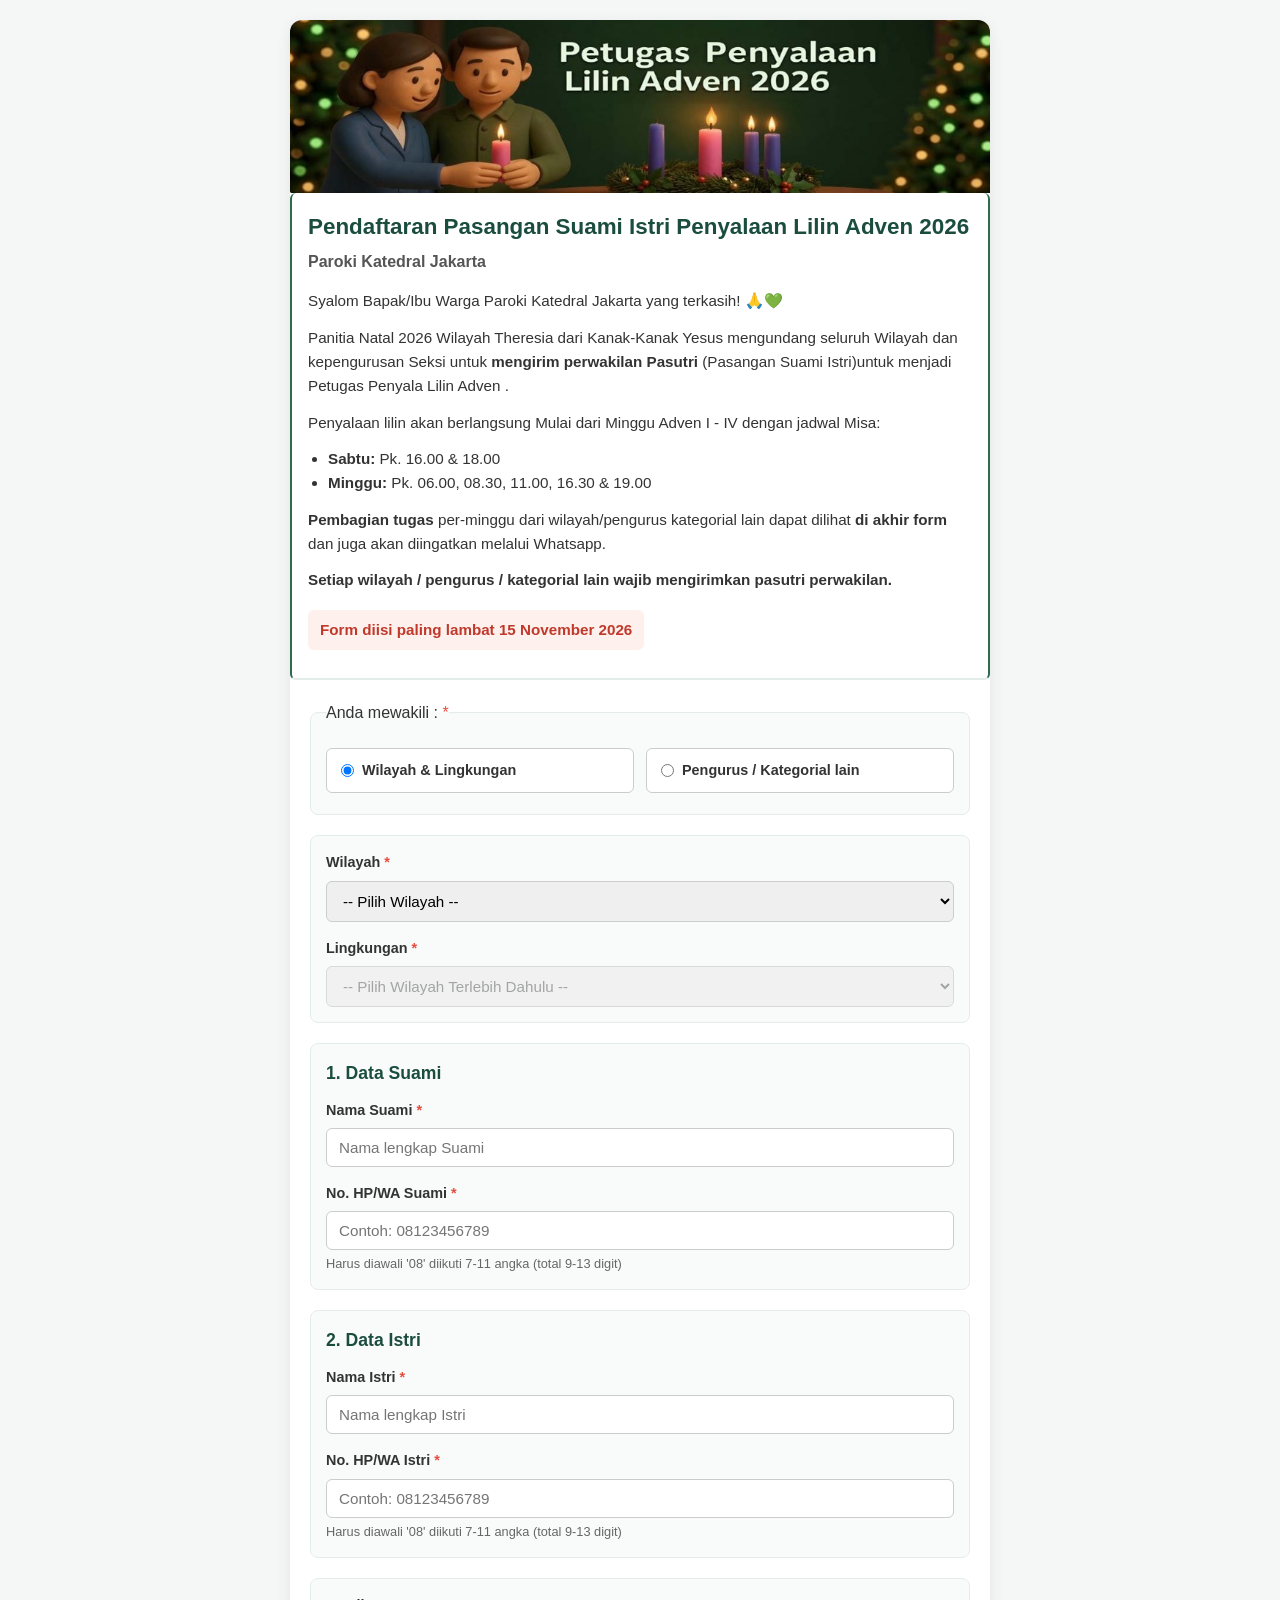
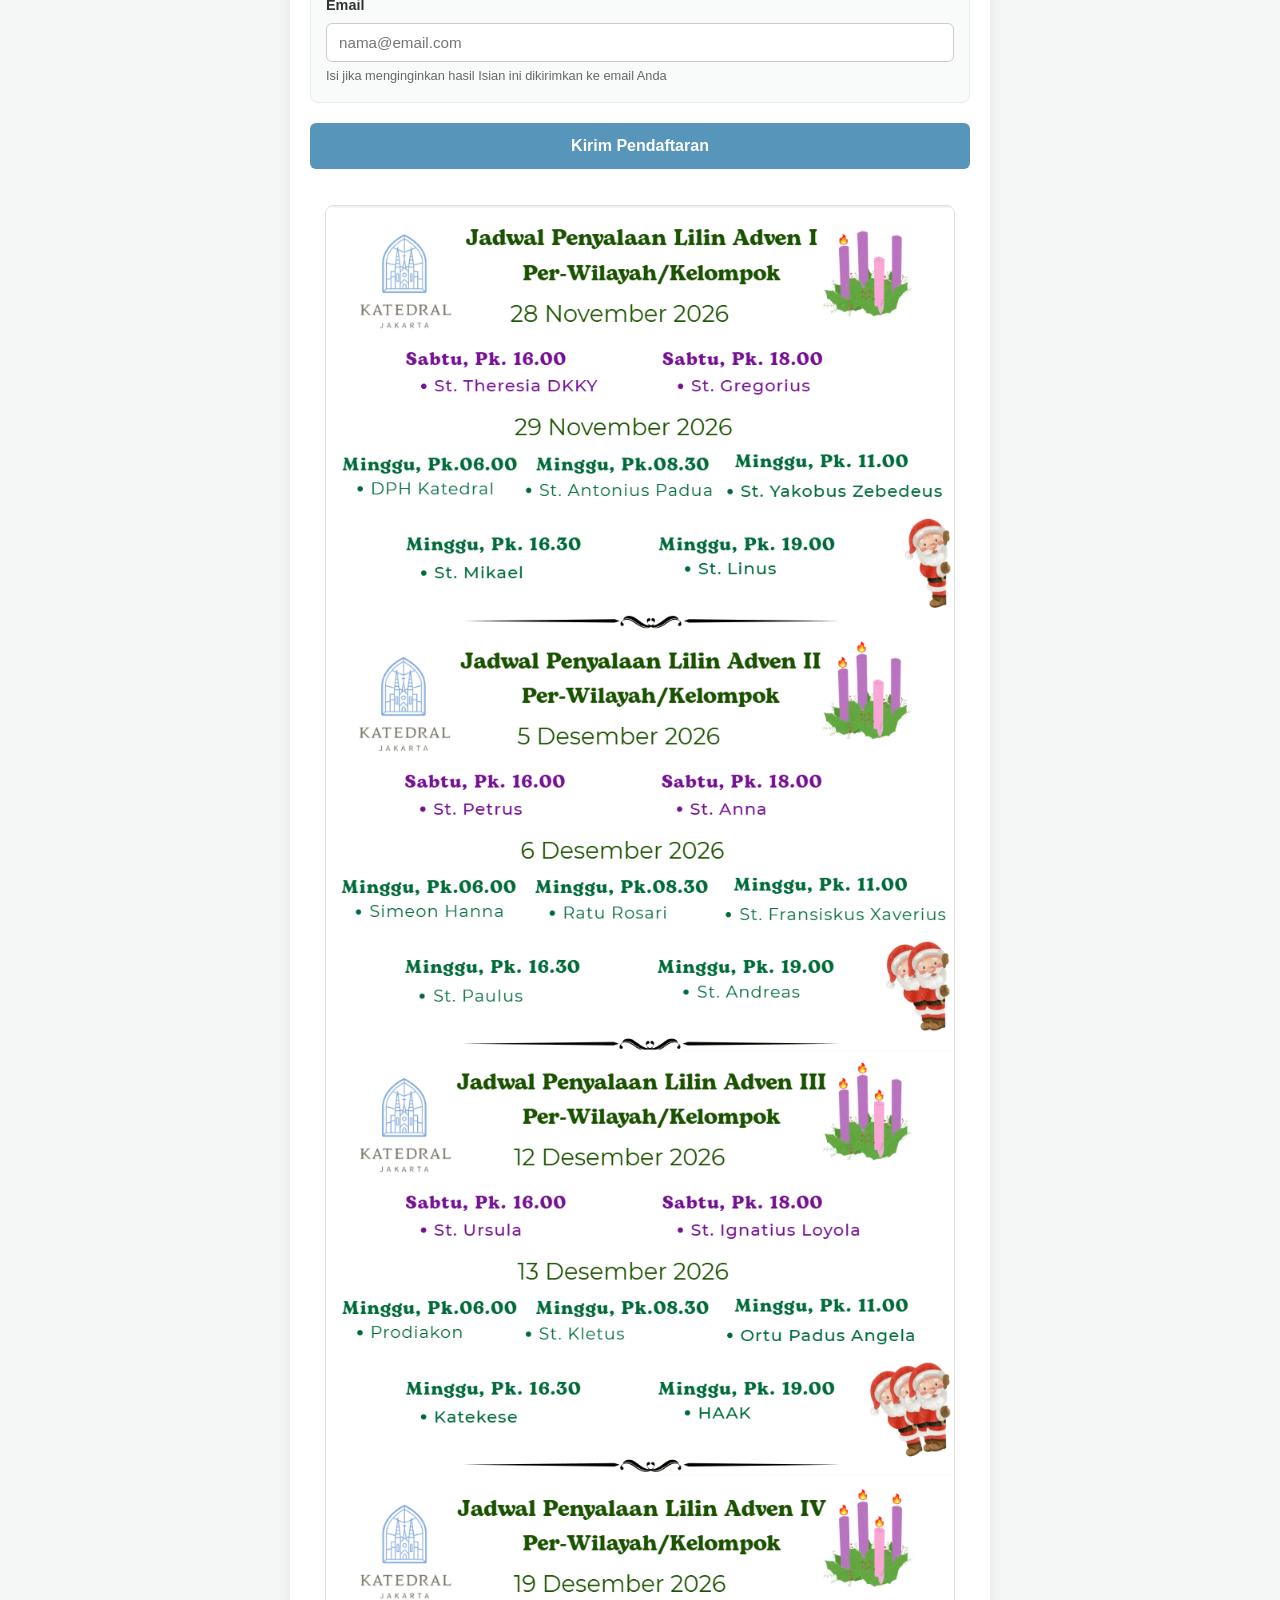
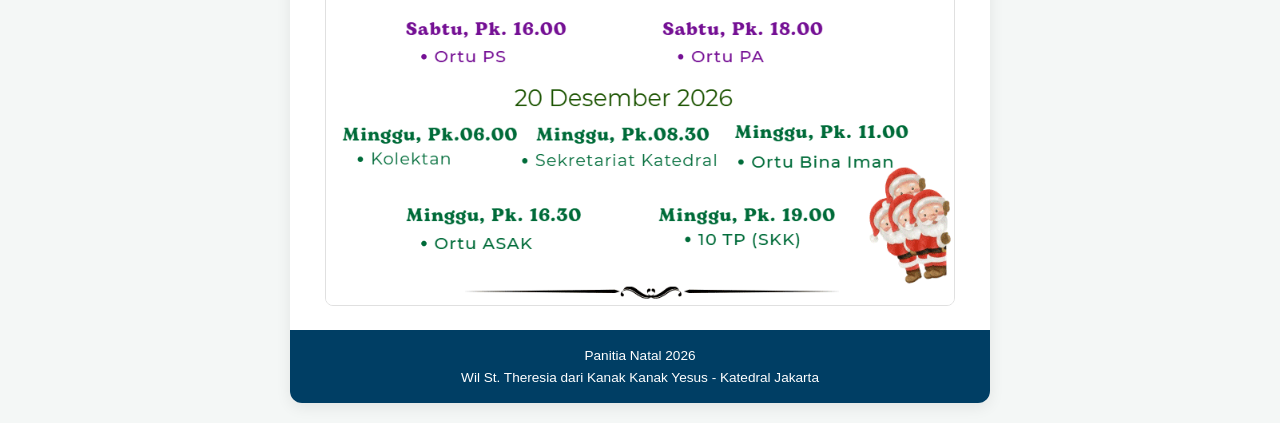
==== index.html @ 94c893d2 "tambahin jadwal" ====
<!DOCTYPE html>
<html lang="id">
<head>
  <meta charset="UTF-8">
  <meta name="viewport" content="width=device-width, initial-scale=1.0">
  <title>Pendaftaran Pasangan Suami Istri Penyalaan lilin Adven 2026 - Paroki Katedral Jakarta</title>
  <link rel="shortcut icon" href="candle.png" type="image/png">
  <link rel="stylesheet" href="style.css">
</head>
<body>

  <div class="container">
    <!-- Header Image -->
    <header class="form-header">
      <img src="penyalalilin.jpg" alt="Header Penyalaan Lilin Adven 2026" class="header-img">
    </header>

    <!-- Intro Text -->
    <section class="intro-box">
      <h2>Pendaftaran Pasangan Suami Istri Penyalaan Lilin Adven 2026</h2>
      <p class="subtitle">Paroki Katedral Jakarta</p>
      <div class="intro-content">
        <p>Syalom Bapak/Ibu Warga Paroki Katedral Jakarta yang terkasih! 🙏💚</p>
        <p>Panitia Natal 2026 Wilayah Theresia dari Kanak-Kanak Yesus mengundang seluruh Wilayah dan kepengurusan Seksi untuk <b>mengirim perwakilan Pasutri</b> (Pasangan Suami Istri)untuk menjadi Petugas Penyala Lilin Adven .</p>
        <p>Penyalaan lilin akan berlangsung Mulai dari Minggu Adven I - IV dengan jadwal Misa:</p>
        <ul>
          <li><strong>Sabtu:</strong> Pk. 16.00 & 18.00</li>
          <li><strong>Minggu:</strong> Pk. 06.00, 08.30, 11.00, 16.30 & 19.00</li>
        </ul>
        <p><b>Pembagian tugas</b> per-minggu dari wilayah/pengurus kategorial lain dapat dilihat <b>di akhir form</b> dan juga akan diingatkan melalui Whatsapp.</p>
        <p><strong>Setiap wilayah / pengurus / kategorial lain wajib mengirimkan pasutri perwakilan.</strong></p>
        <p class="deadline">Form diisi paling lambat 15 November 2026</p>
      </div>
    </section>

    <!-- Main Form -->
    <form id="advenForm" method="POST">
      <!-- Honeypot Field (Hidden from normal users) -->
      <div style="display:none;" aria-hidden="true">
        <input type="text" name="mobile_number" id="mobile_number" tabindex="-1" autocomplete="off">
      </div>

      <!-- Option Buttons: Anda Mewakili -->
      <fieldset class="form-section">
        <legend>Anda mewakili : <span class="required">*</span></legend>
        <div class="radio-group">
          <label class="radio-card">
            <input type="radio" name="jalur" value="wilayah" checked onchange="toggleJalur()">
            <span>Wilayah & Lingkungan</span>
          </label>
          <label class="radio-card">
            <input type="radio" name="jalur" value="kategorial" onchange="toggleJalur()">
            <span>Pengurus / Kategorial lain</span>
          </label>
        </div>
      </fieldset>

      <!-- Section Wilayah & Lingkungan -->
      <div id="sectionWilayah" class="form-section">
        <div class="form-group">
          <label for="wilayah">Wilayah <span class="required">*</span></label>
          <select id="wilayah" name="wilayah" onchange="onWilayahChange()" required>
            <option value="">-- Pilih Wilayah --</option>
          </select>
        </div>

        <div class="form-group">
          <label for="lingkungan">Lingkungan <span class="required">*</span></label>
          <select id="lingkungan" name="lingkungan" required disabled>
            <option value="">-- Pilih Wilayah Terlebih Dahulu --</option>
          </select>
        </div>
      </div>

      <!-- Section Pengurus / Kategorial -->
      <div id="sectionKategorial" class="form-section hidden">
        <div class="form-group">
          <label for="kategorial">Pengurus / Kategorial Lain <span class="required">*</span></label>
          <select id="kategorial" name="kategorial">
            <option value="">-- Pilih Pengurus / Kategorial --</option>
          </select>
        </div>
      </div>

      <!-- Detail Suami & Istri -->
      <div class="form-section">
        <h3>1. Data Suami</h3>
        <div class="form-group">
          <label for="nama_suami">Nama Suami <span class="required">*</span></label>
          <input type="text" id="nama_suami" name="nama_suami" required placeholder="Nama lengkap Suami">
        </div>
        <div class="form-group">
          <label for="hp_suami">No. HP/WA Suami <span class="required">*</span></label>
          <input type="tel" id="hp_suami" name="hp_suami" required pattern="^08[0-9]{7,11}$" placeholder="Contoh: 08123456789">
          <small class="hint">Harus diawali '08' diikuti 7-11 angka (total 9-13 digit)</small>
        </div>
      </div>

      <div class="form-section">
        <h3>2. Data Istri</h3>
        <div class="form-group">
          <label for="nama_istri">Nama Istri <span class="required">*</span></label>
          <input type="text" id="nama_istri" name="nama_istri" required placeholder="Nama lengkap Istri">
        </div>
        <div class="form-group">
          <label for="hp_istri">No. HP/WA Istri <span class="required">*</span></label>
          <input type="tel" id="hp_istri" name="hp_istri" required pattern="^08[0-9]{7,11}$" placeholder="Contoh: 08123456789">
          <small class="hint">Harus diawali '08' diikuti 7-11 angka (total 9-13 digit)</small>
        </div>
      </div>

      <!-- Email Optional -->
      <div class="form-section">
        <div class="form-group">
          <label for="email">Email</label>
          <input type="email" id="email" name="email" placeholder="nama@email.com">
          <small class="hint">Isi jika menginginkan hasil Isian ini dikirimkan ke email Anda</small>
        </div>
      </div>

      <button type="submit" id="btnSubmit" class="btn-submit">Kirim Pendaftaran</button>
    </form>

       <!-- Jadwal Image -->
        <img src="jadwalpenyala.png" alt="Jadwal penyalalilin" class="jadwal-img" />

    <!-- Footer -->
    <footer class="form-footer">
      <p>Panitia Natal 2026 </p>
      <p>Wil St. Theresia dari Kanak Kanak Yesus - Katedral Jakarta</p>
    </footer>
  </div>

  <!-- Modal Pop-up -->
  <div id="customModal" class="modal-overlay hidden">
    <div class="modal-card">
      <h3 id="modalTitle">Informasi</h3>
      <div id="modalBody"></div>
      <button onclick="closeModal()" class="btn-modal-close">Tutup</button>
    </div>
  </div>

  <script>
    // GANTI SCRIPT_URL DENGAN URL WEB APP GOOGLE APPS SCRIPT ANDA
    const SCRIPT_URL = "https://script.google.com/macros/s/AKfycbwFj5WOnimskfzRq2_TdqijNo0GJ_TJEKNXjfO8g4QLd6dQO--PaSs75JijH1c-hnOCJg/exec";

    let globalWilayahMap = {};

    // Fungsi Sanitasi HTML untuk mencegah XSS
    function sanitizeHTML(str) {
      if (!str) return '';
      return String(str)
        .replace(/&/g, '&amp;')
        .replace(/</g, '&lt;')
        .replace(/>/g, '&gt;')
        .replace(/"/g, '&quot;')
        .replace(/'/g, '&#39;');
    }

    // Load Data via JSONP saat halaman pertama dibuka
    window.onload = function() {
      fetchDropdownJSONP();
    };

    function fetchDropdownJSONP() {
      const script = document.createElement('script');
      script.src = `${SCRIPT_URL}?action=getDropdownData&callback=handleDropdownData`;
      document.body.appendChild(script);
    }

    function handleDropdownData(data) {
      if (data.status === 'success') {
        globalWilayahMap = data.wilayahMap;
        populateWilayahDropdown(data.wilayahMap);
        populateKategorialDropdown(data.kategorialList);
      } else {
        alert("Gagal memuat data dropdown: " + sanitizeHTML(data.message));
      }
    }

    function populateWilayahDropdown(map) {
      const select = document.getElementById('wilayah');
      select.innerHTML = '<option value="">-- Pilih Wilayah --</option>';
      for (let wilayah in map) {
        const opt = document.createElement('option');
        opt.value = wilayah;
        opt.textContent = wilayah;
        select.appendChild(opt);
      }
    }

    function populateKategorialDropdown(list) {
      const select = document.getElementById('kategorial');
      select.innerHTML = '<option value="">-- Pilih Pengurus / Kategorial --</option>';
      list.forEach(item => {
        const opt = document.createElement('option');
        opt.value = item;
        opt.textContent = item;
        select.appendChild(opt);
      });
    }

    function onWilayahChange() {
      const selectedWilayah = document.getElementById('wilayah').value;
      const lingkunganSelect = document.getElementById('lingkungan');
      
      lingkunganSelect.innerHTML = '<option value="">-- Pilih Lingkungan --</option>';
      
      if (selectedWilayah && globalWilayahMap[selectedWilayah]) {
        lingkunganSelect.disabled = false;
        globalWilayahMap[selectedWilayah].forEach(lingk => {
          const opt = document.createElement('option');
          opt.value = lingk;
          opt.textContent = lingk;
          lingkunganSelect.appendChild(opt);
        });
      } else {
        lingkunganSelect.disabled = true;
        lingkunganSelect.innerHTML = '<option value="">-- Pilih Wilayah Terlebih Dahulu --</option>';
      }
    }

    function toggleJalur() {
      const jalur = document.querySelector('input[name="jalur"]:checked').value;
      const secWilayah = document.getElementById('sectionWilayah');
      const secKategorial = document.getElementById('sectionKategorial');

      const selectWilayah = document.getElementById('wilayah');
      const selectLingkungan = document.getElementById('lingkungan');
      const selectKategorial = document.getElementById('kategorial');

      if (jalur === 'wilayah') {
        secWilayah.classList.remove('hidden');
        secKategorial.classList.add('hidden');
        
        selectWilayah.required = true;
        selectLingkungan.required = true;
        selectKategorial.required = false;
        selectKategorial.value = "";
      } else {
        secWilayah.classList.add('hidden');
        secKategorial.classList.remove('hidden');
        
        selectWilayah.required = false;
        selectLingkungan.required = false;
        selectKategorial.required = true;
        selectWilayah.value = "";
        selectLingkungan.value = "";
        selectLingkungan.disabled = true;
      }
    }

    // Modal Control
    function showModal(title, bodyHtml) {
      document.getElementById('modalTitle').innerText = title;
      document.getElementById('modalBody').innerHTML = bodyHtml;
      document.getElementById('customModal').classList.remove('hidden');
    }

    function closeModal() {
      document.getElementById('customModal').classList.add('hidden');
    }

    // Form Submission
    document.getElementById('advenForm').addEventListener('submit', function(e) {
      e.preventDefault();

      const btnSubmit = document.getElementById('btnSubmit');
      btnSubmit.disabled = true;
      btnSubmit.innerText = "Mengirim...";

      const formData = new FormData(this);

      fetch(SCRIPT_URL, {
        method: 'POST',
        body: formData
      })
      .then(res => res.json())
      .then(res => {
        btnSubmit.disabled = false;
        btnSubmit.innerText = "Kirim Pendaftaran";

        if (res.result === 'duplicate') {
          showModal("Pendaftaran Ditolak", `<p style="color: #c0392b;">${sanitizeHTML(res.message)}</p>`);
        } else if (res.result === 'busy') {
          showModal("Server Sibuk", `<p style="color: #e67e22;">${sanitizeHTML(res.message)}</p>`);
        } else if (res.result === 'success') {
          if (res.message === 'Bot detected') {
            showModal("Terima Kasih", "<p>Pendaftaran Anda telah berhasil diproses.</p>");
            return;
          }

          const d = res.details;
          const detailHtml = `
            <div class="success-report">
              <p>🙏 <strong>Terima kasih atas pendaftarannya!</strong></p>
              <p>Data Anda telah berhasil dicatat dalam sistem.</p>
              <hr>
              <p><strong>Detail Pendaftaran:</strong></p>
              <ul>
                ${d.jalur === 'wilayah' 
                  ? `<li><strong>Wilayah:</strong> ${sanitizeHTML(d.wilayah)}</li><li><strong>Lingkungan:</strong>${sanitizeHTML(d.lingkungan)}</li>` 
                  : `<li><strong>Pengurus/Kategorial:</strong> ${sanitizeHTML(d.kategorial)}</li>`}
                <li><strong>Suami:</strong> ${sanitizeHTML(d.namaSuami)} (${sanitizeHTML(d.hpSuami)})</li>
                <li><strong>Istri:</strong> ${sanitizeHTML(d.namaIstri)} (${sanitizeHTML(d.hpIstri)})</li>
                ${d.email ? `<li><strong>Email Konfirmasi:</strong> ${sanitizeHTML(d.email)}</li>` : ''}
              </ul>
            </div>
          `;
          showModal("Pendaftaran Berhasil", detailHtml);
          document.getElementById('advenForm').reset();
          toggleJalur();
        } else {
          showModal("Gagal", `<p>Terjadi kesalahan: ${sanitizeHTML(res.message)}</p>`);
        }
      })
      .catch(err => {
        btnSubmit.disabled = false;
        btnSubmit.innerText = "Kirim Pendaftaran";
        showModal("Kesalahan Koneksi", `<p>Gagal mengirim data. Silakan periksa koneksi internet Anda.</p>`);
      });
    });
  </script>
</body>
</html>
---- style.css ----
* {
  box-sizing: border-box;
  margin: 0;
  padding: 0;
  font-family: 'Segoe UI', Tahoma, Geneva, Verdana, sans-serif;
}

body {
  background-color: #f4f7f6;
  color: #333;
  line-height: 1.6;
  padding: 20px 10px;
}

.container {
  max-width: 700px;
  margin: 0 auto;
  background: #ffffff;
  border-radius: 12px;
  overflow: hidden;
  box-shadow: 0 4px 15px rgba(0, 0, 0, 0.08);
}

/* Header Image */
.form-header {
  width: 100%;
  background-color: #1b4d3e;
}

.header-img {
  width: 100%;
  height: auto;
  display: block;
}

/* Intro Box */
.intro-box {
  //padding: 25px 20px;
  //background-color: #fcfdfc;
  border-bottom: 2px solid #e2ece9;
  border-left: 2px solid #2d6a4f;
  border-right: 2px solid #2d6a4f;
  padding: 16px;
  border-radius: 6px;
}

.intro-box h2 {
  color: #1b4d3e;
  font-size: 1.4rem;
  margin-bottom: 4px;
}

.intro-box .subtitle {
  color: #555;
  font-weight: 600;
  margin-bottom: 15px;
}

.intro-content p, .intro-content ul {
  margin-bottom: 12px;
  font-size: 0.95rem;
}

.intro-content ul {
  padding-left: 20px;
}

.intro-content .deadline {
  color: #c0392b;
  font-weight: bold;
  background-color: #fdf0ed;
  padding: 8px 12px;
  border-radius: 6px;
  display: inline-block;
  margin-top: 5px;
}

/* Form Styles */
form {
  padding: 20px;
}

.form-section {
  margin-bottom: 20px;
  padding: 15px;
  background: #f9fbfb;
  border-radius: 8px;
  border: 1px solid #e5ede9;
}

.form-section h3 {
  font-size: 1.1rem;
  color: #1b4d3e;
  margin-bottom: 12px;
}

.form-group {
  margin-bottom: 15px;
}

.form-group:last-child {
  margin-bottom: 0;
}

label {
  display: block;
  font-weight: 600;
  margin-bottom: 6px;
  font-size: 0.9rem;
}

.required {
  color: #e74c3c;
}

input[type="text"],
input[type="tel"],
input[type="email"],
select {
  width: 100%;
  padding: 10px 12px;
  border: 1px solid #ccc;
  border-radius: 6px;
  font-size: 0.95rem;
  transition: border-color 0.3s ease;
}

input:focus, select:focus {
  outline: none;
  border-color: #1b4d3e;
  box-shadow: 0 0 0 2px rgba(27, 77, 62, 0.15);
}

select:disabled {
  background-color: #eee;
  cursor: not-allowed;
}

.hint {
  display: block;
  font-size: 0.8rem;
  color: #666;
  margin-top: 4px;
}

/* Radio Cards */
.radio-group {
  display: flex;
  gap: 12px;
  flex-wrap: wrap;
  margin-top: 8px;
}

.radio-card {
  flex: 1;
  min-width: 180px;
  display: flex;
  align-items: center;
  gap: 8px;
  padding: 10px 14px;
  background: #fff;
  border: 1px solid #ccc;
  border-radius: 6px;
  cursor: pointer;
  transition: background 0.2s;
}

.radio-card:hover {
  background: #f0f7f4;
}

/* Buttons */
.btn-submit {
  width: 100%;
  background-color: #5895bb;
  color: white;
  padding: 14px;
  border: none;
  border-radius: 6px;
  font-size: 1rem;
  font-weight: bold;
  cursor: pointer;
  transition: background-color 0.3s;
}

.btn-submit:hover {
  background-color: #2600cf;
}

.btn-submit:disabled {
  background-color: #95a5a6;
  cursor: not-allowed;
}

.hidden {
  display: none !important;
}

.jadwal-img {
  width: 90%;
  height: auto;
  display: block;
  border-radius: 8px;
  margin: 16px auto 24px auto;
  border: 1px solid #e0e0e0;
}

/* Footer */
.form-footer {
  text-align: center;
  padding: 15px;
  background-color: #003e64;
  color: #ffffff;
  font-size: 0.85rem;
}

/* Modal / Pop-up Styles */
.modal-overlay {
  position: fixed;
  top: 0;
  left: 0;
  width: 100%;
  height: 100%;
  background: rgba(0, 0, 0, 0.5);
  display: flex;
  align-items: center;
  justify-content: center;
  padding: 20px;
  z-index: 9999;
}

.modal-card {
  background: #fff;
  padding: 25px;
  border-radius: 10px;
  max-width: 480px;
  width: 100%;
  box-shadow: 0 5px 20px rgba(0, 0, 0, 0.2);
}

.modal-card h3 {
  margin-bottom: 12px;
  color: #1b4d3e;
}

.modal-card ul {
  margin-top: 10px;
  padding-left: 20px;
  font-size: 0.9rem;
}

.modal-card hr {
  margin: 12px 0;
  border: none;
  border-top: 1px solid #eee;
}

.btn-modal-close {
  margin-top: 20px;
  width: 100%;
  background-color: #1b4d3e;
  color: white;
  padding: 10px;
  border: none;
  border-radius: 6px;
  cursor: pointer;
  font-weight: bold;
}
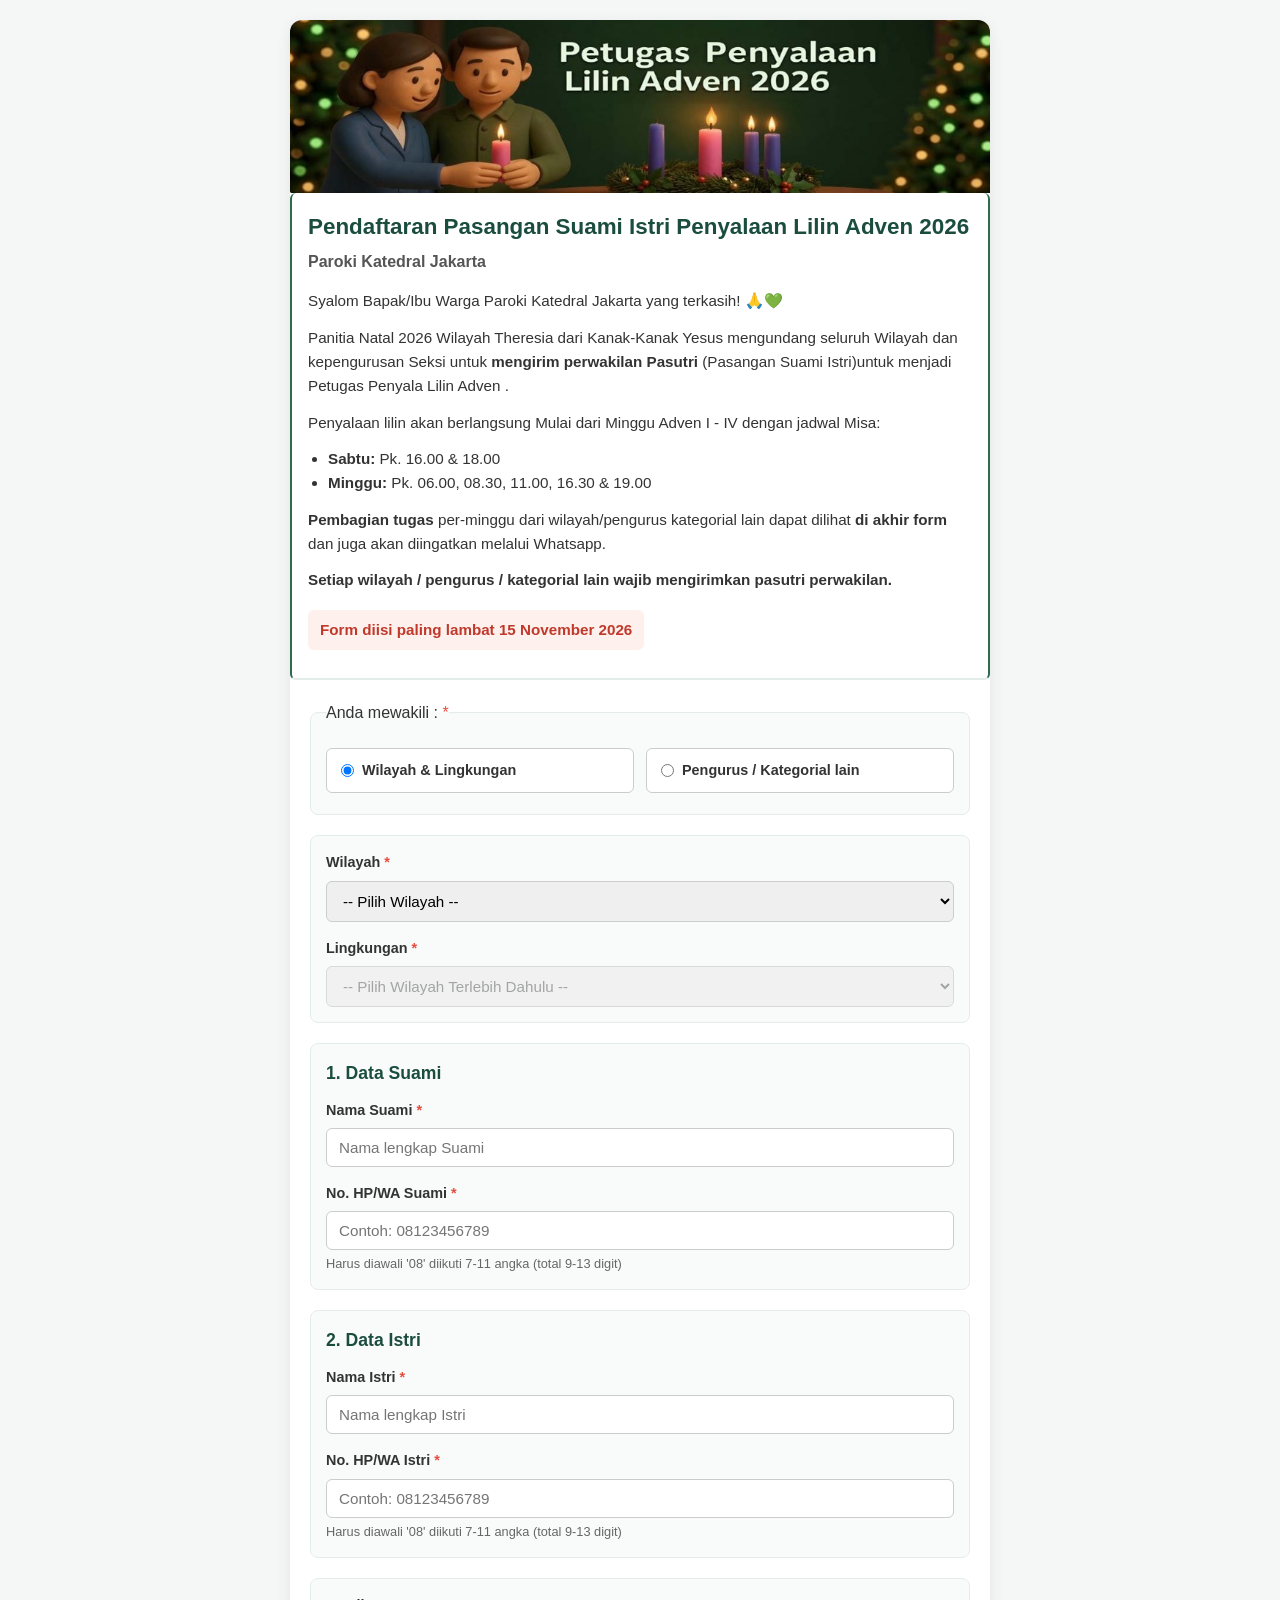
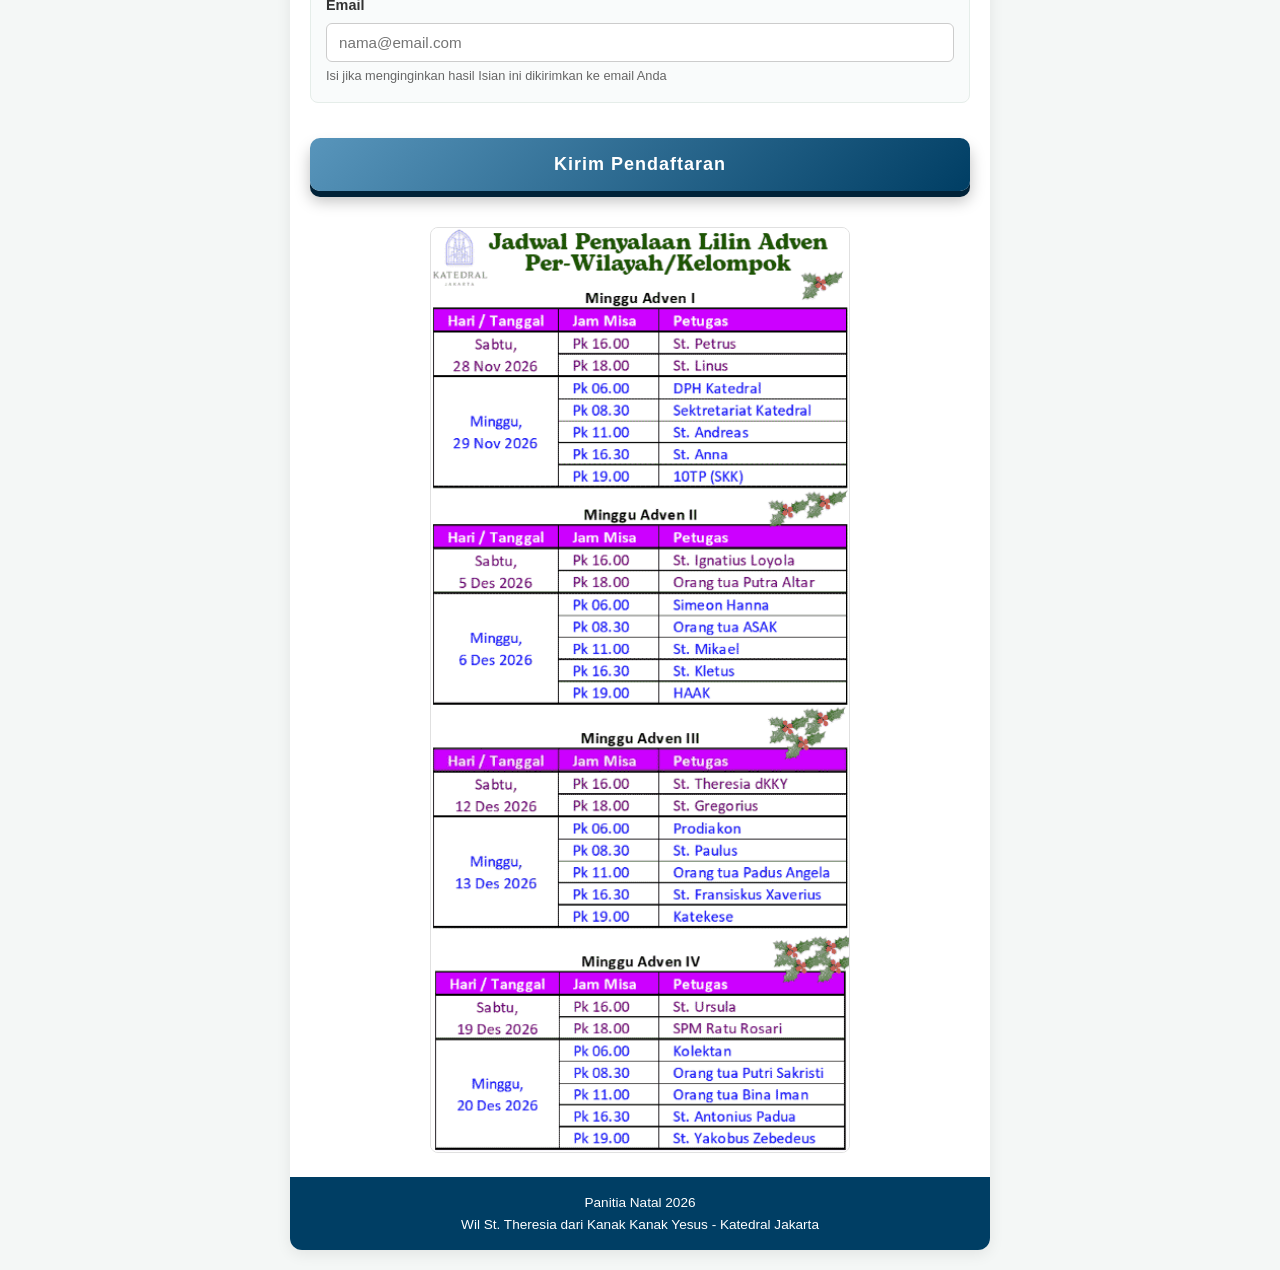
==== commit a408baf0: "Update index.html" ====
--- a/index.html
+++ b/index.html
@@ -35,7 +35,7 @@
 
     <!-- Main Form -->
     <form id="advenForm" method="POST">
-      <!-- Honeypot Field (Hidden from normal users) -->
+      <!-- Honeypot Field -->
       <div style="display:none;" aria-hidden="true">
         <input type="text" name="mobile_number" id="mobile_number" tabindex="-1" autocomplete="off">
       </div>
@@ -121,8 +121,8 @@
       <button type="submit" id="btnSubmit" class="btn-submit">Kirim Pendaftaran</button>
     </form>
 
-       <!-- Jadwal Image -->
-        <img src="jadwalpenyala.png" alt="Jadwal penyalalilin" class="jadwal-img" />
+    <!-- Jadwal Image -->
+    <img src="jadwalpenyala.png" alt="Jadwal penyalalilin" class="jadwal-img" />
 
     <!-- Footer -->
     <footer class="form-footer">
@@ -141,12 +141,10 @@
   </div>
 
   <script>
-    // GANTI SCRIPT_URL DENGAN URL WEB APP GOOGLE APPS SCRIPT ANDA
     const SCRIPT_URL = "https://script.google.com/macros/s/AKfycbwFj5WOnimskfzRq2_TdqijNo0GJ_TJEKNXjfO8g4QLd6dQO--PaSs75JijH1c-hnOCJg/exec";
 
     let globalWilayahMap = {};
 
-    // Fungsi Sanitasi HTML untuk mencegah XSS
     function sanitizeHTML(str) {
       if (!str) return '';
       return String(str)
@@ -157,7 +155,6 @@
         .replace(/'/g, '&#39;');
     }
 
-    // Load Data via JSONP saat halaman pertama dibuka
     window.onload = function() {
       fetchDropdownJSONP();
     };
@@ -250,15 +247,34 @@
       }
     }
 
-    // Modal Control
-    function showModal(title, bodyHtml) {
+    // Dynamic Modal Control
+    function showModal(title, bodyHtml, isSuccess = false) {
       document.getElementById('modalTitle').innerText = title;
       document.getElementById('modalBody').innerHTML = bodyHtml;
+      
+      const modalBtn = document.querySelector('.btn-modal-close');
+      if (isSuccess) {
+        modalBtn.innerText = "TUTUP";
+        modalBtn.onclick = closeWindow;
+      } else {
+        modalBtn.innerText = "Tutup";
+        modalBtn.onclick = closeModal;
+      }
+
       document.getElementById('customModal').classList.remove('hidden');
     }
 
     function closeModal() {
       document.getElementById('customModal').classList.add('hidden');
+    }
+
+    function closeWindow() {
+      window.close();
+      setTimeout(function () {
+        if (!window.closed) {
+          window.location.href = "about:blank";
+        }
+      }, 300);
     }
 
     // Form Submission
@@ -286,7 +302,7 @@
           showModal("Server Sibuk", `<p style="color: #e67e22;">${sanitizeHTML(res.message)}</p>`);
         } else if (res.result === 'success') {
           if (res.message === 'Bot detected') {
-            showModal("Terima Kasih", "<p>Pendaftaran Anda telah berhasil diproses.</p>");
+            showModal("Terima Kasih", "<p>Pendaftaran Anda telah berhasil diproses.</p>", true);
             return;
           }
 
@@ -299,15 +315,15 @@
               <p><strong>Detail Pendaftaran:</strong></p>
               <ul>
                 ${d.jalur === 'wilayah' 
-                  ? `<li><strong>Wilayah:</strong> ${sanitizeHTML(d.wilayah)}</li><li><strong>Lingkungan:</strong>${sanitizeHTML(d.lingkungan)}</li>` 
+                  ? `<li><strong>Wilayah:</strong> ${sanitizeHTML(d.wilayah)}</li><li><strong>Lingkungan:</strong> ${sanitizeHTML(d.lingkungan)}</li>` 
                   : `<li><strong>Pengurus/Kategorial:</strong> ${sanitizeHTML(d.kategorial)}</li>`}
-                <li><strong>Suami:</strong> ${sanitizeHTML(d.namaSuami)} (${sanitizeHTML(d.hpSuami)})</li>
-                <li><strong>Istri:</strong> ${sanitizeHTML(d.namaIstri)} (${sanitizeHTML(d.hpIstri)})</li>
+                <li><strong>Suami:</strong> ${sanitizeHTML(d.namaSuami)} (${sanitizeHTML(d.hpSuami.replace(/^'/, ''))})</li>
+                <li><strong>Istri:</strong> ${sanitizeHTML(d.namaIstri)} (${sanitizeHTML(d.hpIstri.replace(/^'/, ''))})</li>
                 ${d.email ? `<li><strong>Email Konfirmasi:</strong> ${sanitizeHTML(d.email)}</li>` : ''}
               </ul>
             </div>
           `;
-          showModal("Pendaftaran Berhasil", detailHtml);
+          showModal("Pendaftaran Berhasil", detailHtml, true);
           document.getElementById('advenForm').reset();
           toggleJalur();
         } else {
--- a/style.css
+++ b/style.css
@@ -172,32 +172,59 @@
 /* Buttons */
 .btn-submit {
   width: 100%;
-  background-color: #5895bb;
-  color: white;
-  padding: 14px;
+  background: linear-gradient(135deg, #5895bb 0%, #003e64 100%);
+  color: #ffffff;
+  padding: 16px 24px;
+  font-size: 18px;
+  font-weight: 700;
+  letter-spacing: 1px;
   border: none;
-  border-radius: 6px;
-  font-size: 1rem;
-  font-weight: bold;
+  border-radius: 10px;
   cursor: pointer;
-  transition: background-color 0.3s;
-}
-
+  margin-top: 15px;
+  position: relative;
+  
+  /* Bayangan Tebal 3D (Warna Biru Gelap) */
+  box-shadow: 0 6px 0 #002238, 
+              0 10px 15px rgba(0, 0, 0, 0.25);
+  
+  transition: all 0.15s ease-in-out;
+  transform: translateY(0);
+  outline: none;
+}
+
+/* Hover (Tombol sedikit naik) */
 .btn-submit:hover {
-  background-color: #2600cf;
-}
-
+  background: linear-gradient(135deg, #6ba7cc 0%, #004f7c 100%);
+  box-shadow: 0 8px 0 #002238, 
+              0 14px 20px rgba(0, 0, 0, 0.3);
+  transform: translateY(-2px);
+}
+
+/* Active / Klik (Efek menekan tombol fisik) */
+.btn-submit:active {
+  box-shadow: 0 2px 0 #002238, 
+              0 4px 6px rgba(0, 0, 0, 0.2);
+  transform: translateY(4px);
+}
+
+/* Non-Aktif (Disabled) */
 .btn-submit:disabled {
-  background-color: #95a5a6;
+  background: #a0c4de;
+  box-shadow: 0 4px 0 #7094ad;
+  color: #ffffff;
   cursor: not-allowed;
-}
+  transform: translateY(0);
+  opacity: 0.7;
+}
+
 
 .hidden {
   display: none !important;
 }
 
 .jadwal-img {
-  width: 90%;
+  width: 60%;
   height: auto;
   display: block;
   border-radius: 8px;
@@ -265,4 +292,4 @@
   border-radius: 6px;
   cursor: pointer;
   font-weight: bold;
-}+}
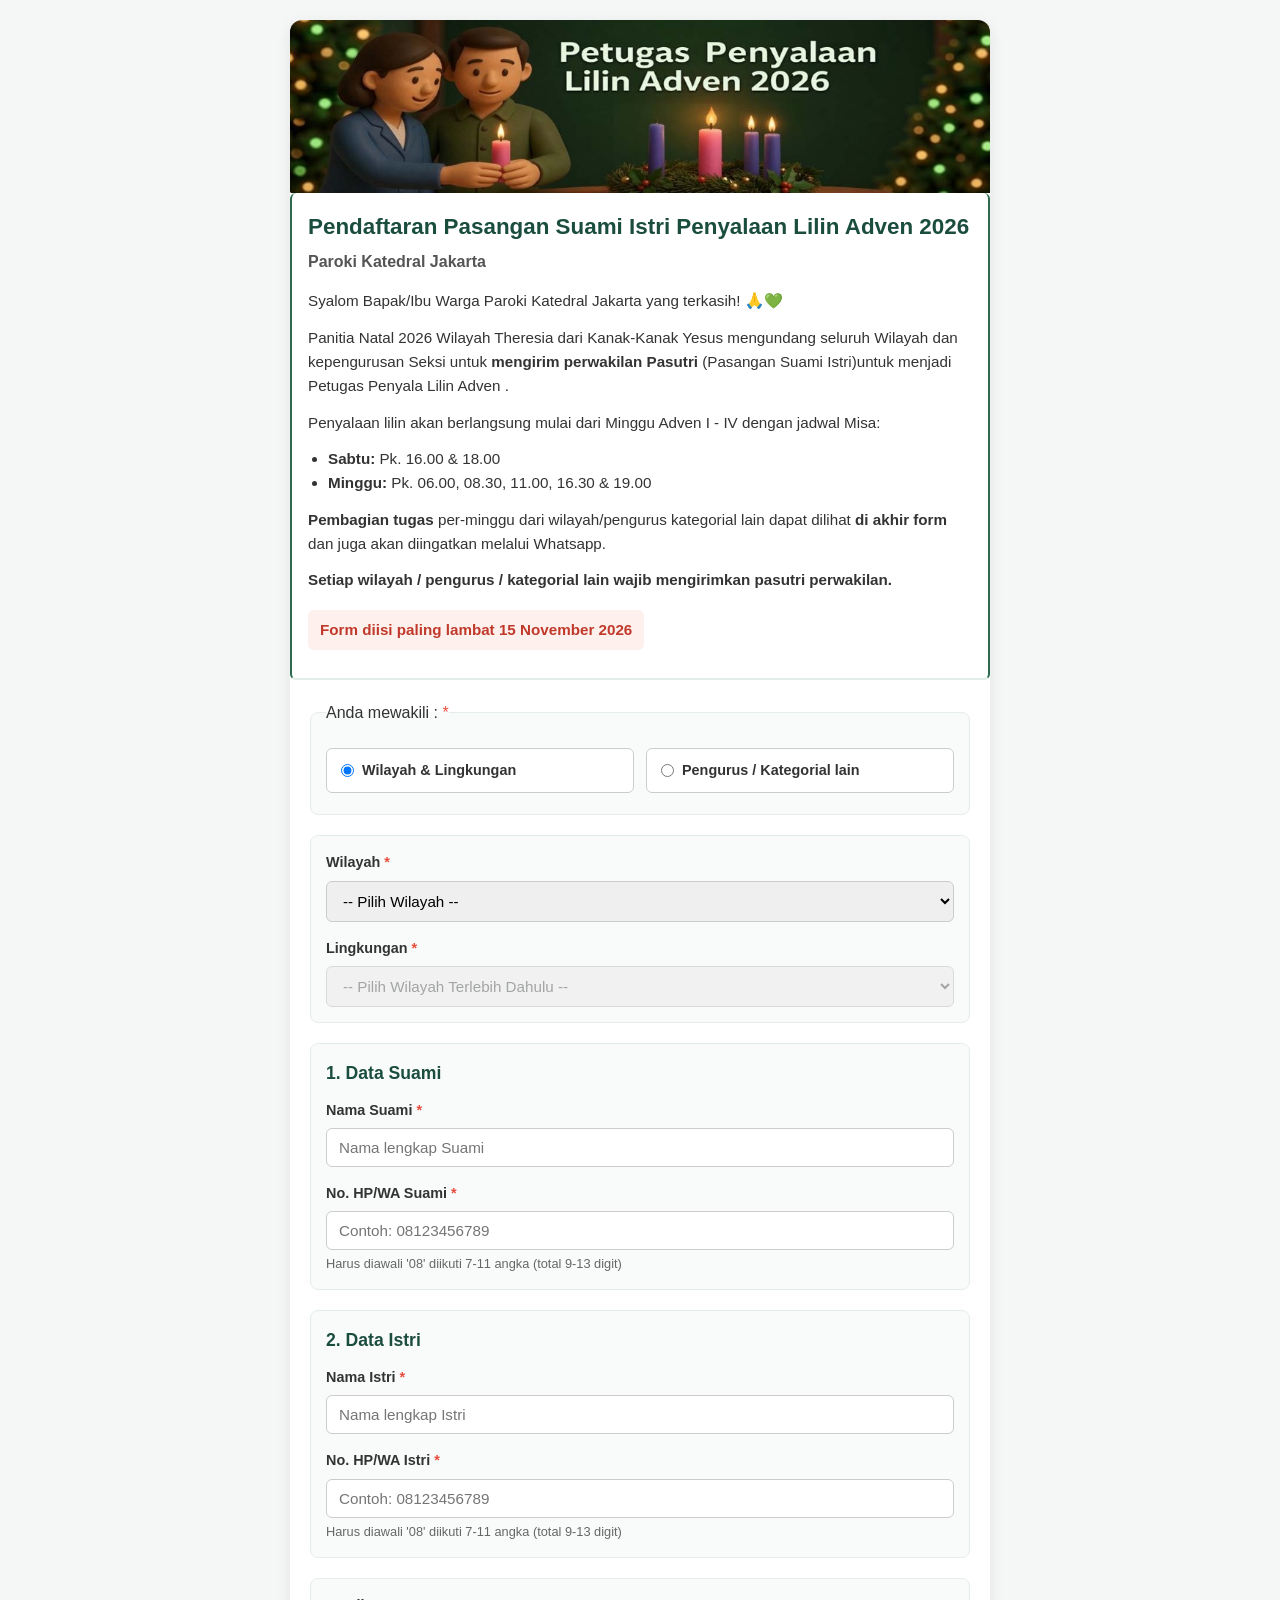
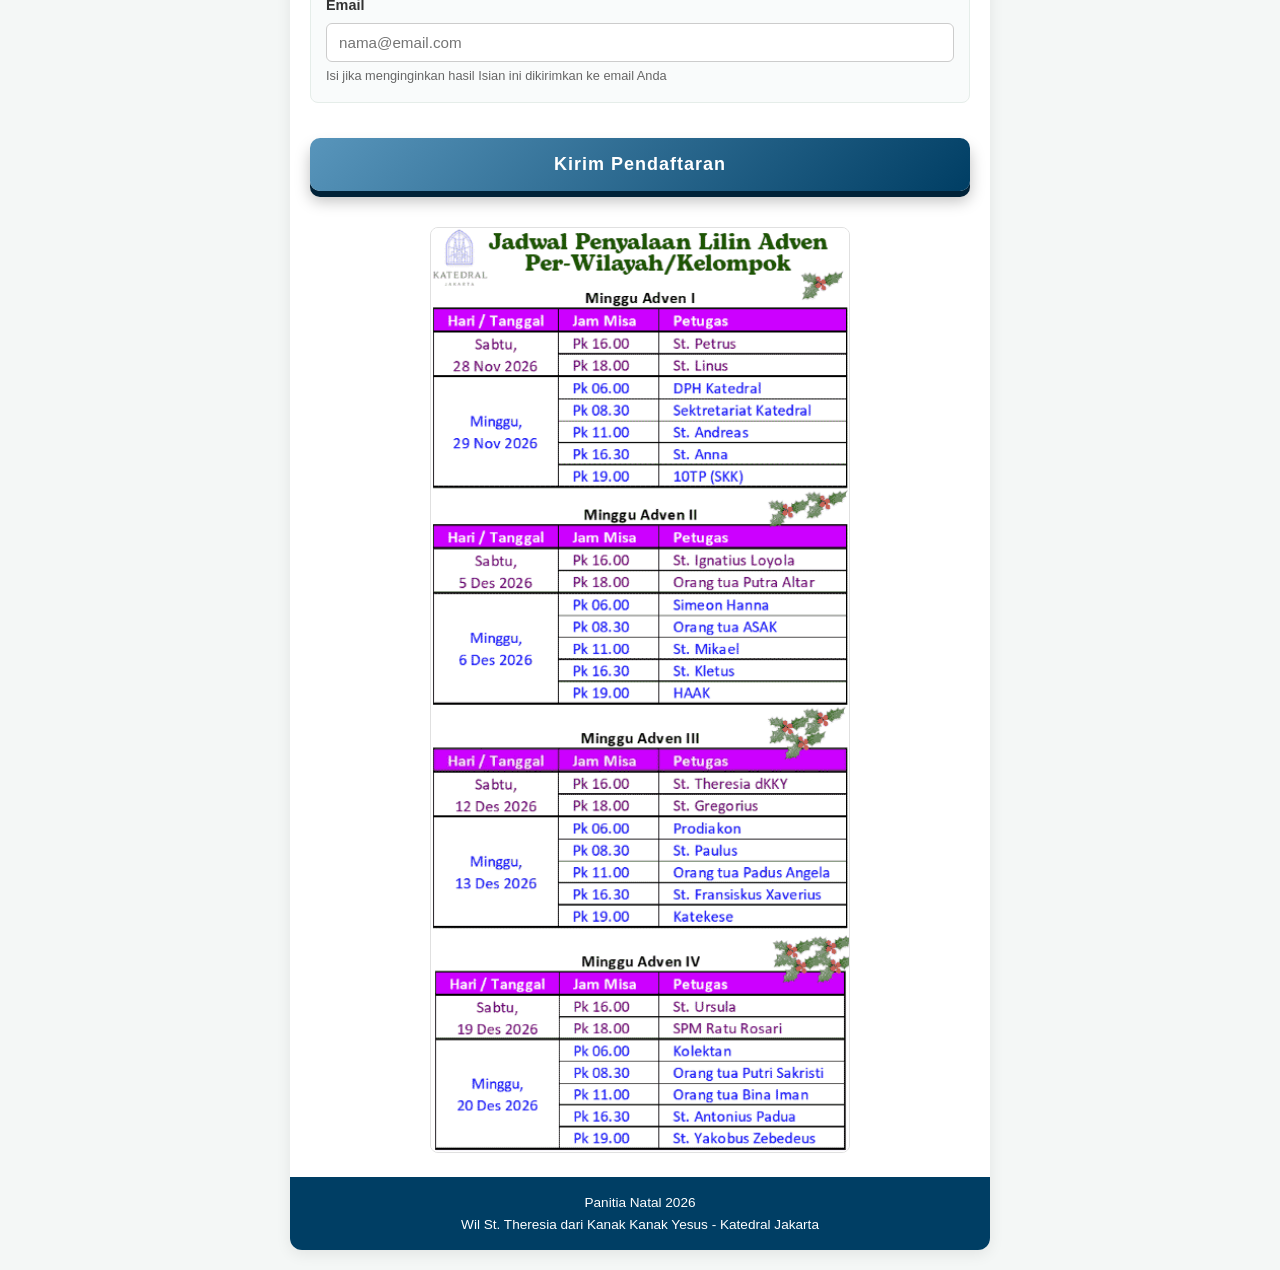
==== commit 1f33fda9: "Update index.html" ====
--- a/index.html
+++ b/index.html
@@ -22,7 +22,7 @@
       <div class="intro-content">
         <p>Syalom Bapak/Ibu Warga Paroki Katedral Jakarta yang terkasih! 🙏💚</p>
         <p>Panitia Natal 2026 Wilayah Theresia dari Kanak-Kanak Yesus mengundang seluruh Wilayah dan kepengurusan Seksi untuk <b>mengirim perwakilan Pasutri</b> (Pasangan Suami Istri)untuk menjadi Petugas Penyala Lilin Adven .</p>
-        <p>Penyalaan lilin akan berlangsung Mulai dari Minggu Adven I - IV dengan jadwal Misa:</p>
+        <p>Penyalaan lilin akan berlangsung mulai dari Minggu Adven I - IV dengan jadwal Misa:</p>
         <ul>
           <li><strong>Sabtu:</strong> Pk. 16.00 & 18.00</li>
           <li><strong>Minggu:</strong> Pk. 06.00, 08.30, 11.00, 16.30 & 19.00</li>
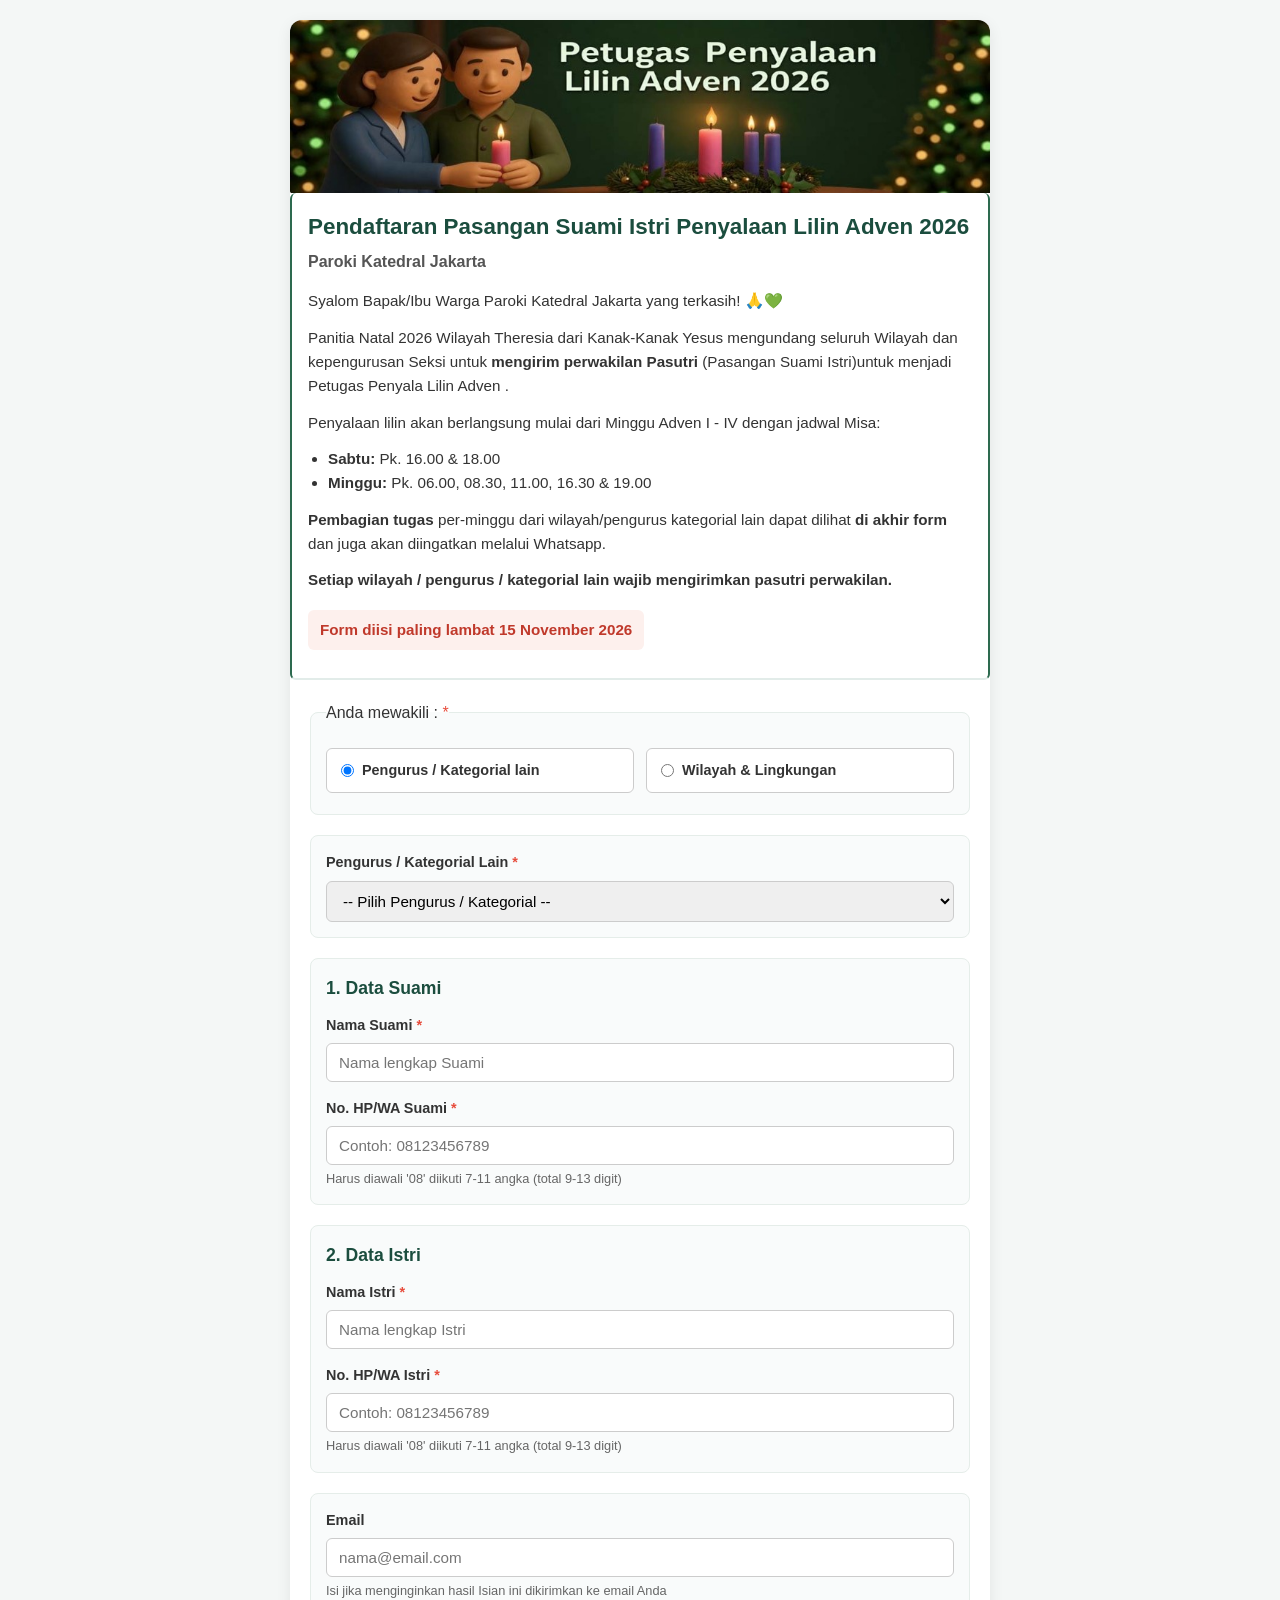
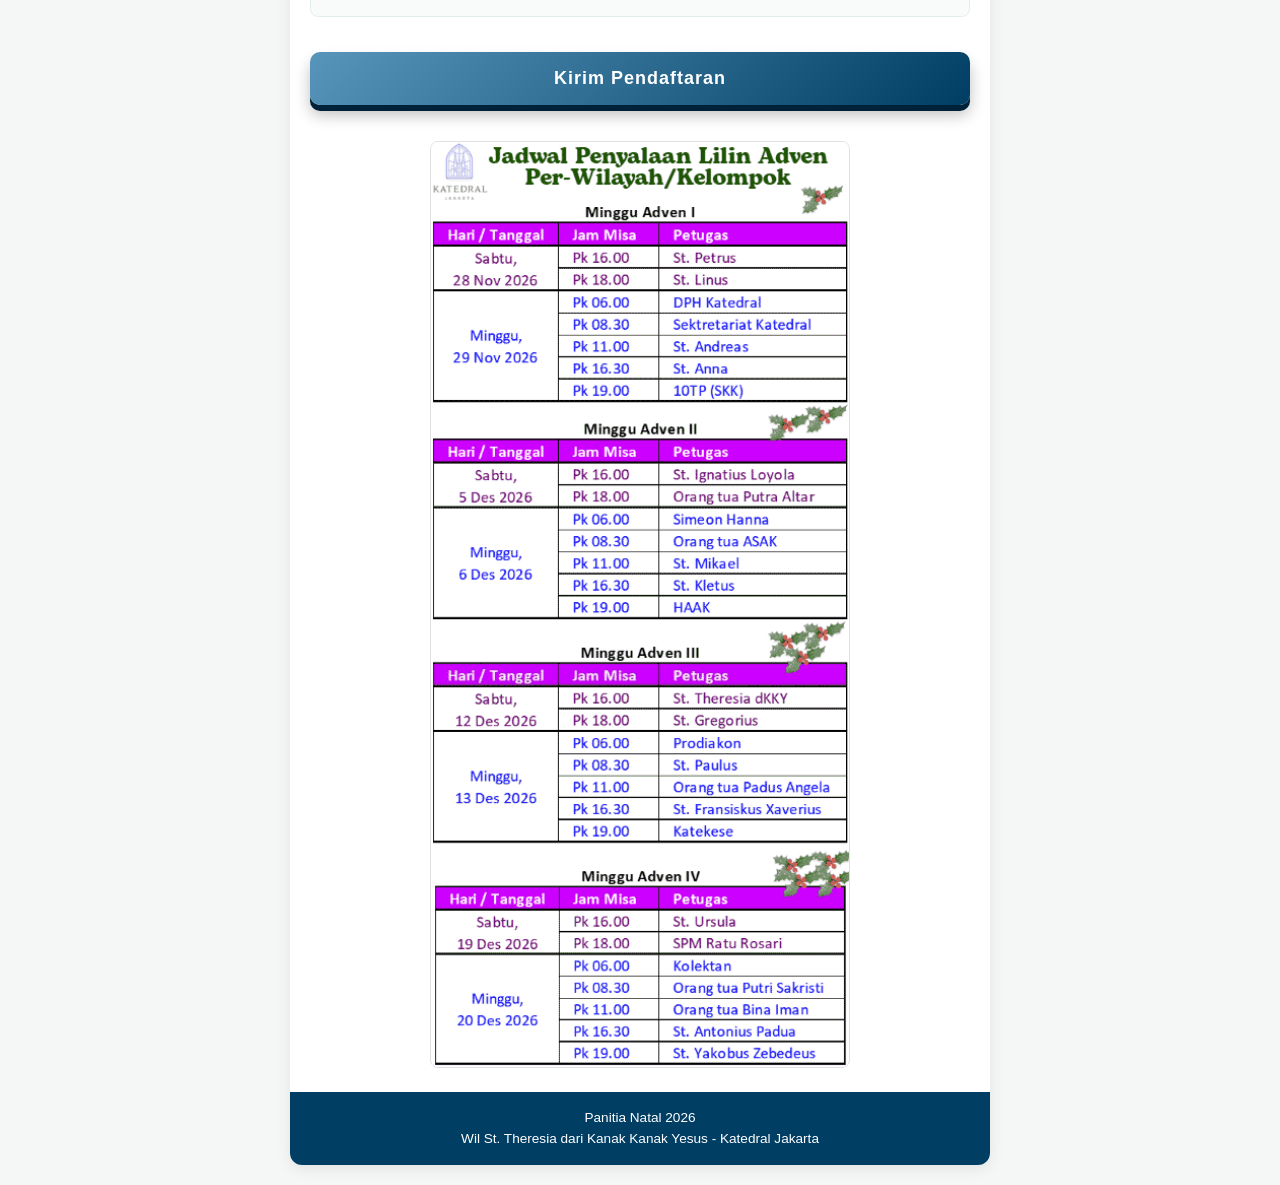
==== commit 60933d8a: "Update index.html" ====
--- a/index.html
+++ b/index.html
@@ -5,7 +5,19 @@
   <meta name="viewport" content="width=device-width, initial-scale=1.0">
   <title>Pendaftaran Pasangan Suami Istri Penyalaan lilin Adven 2026 - Paroki Katedral Jakarta</title>
   <link rel="shortcut icon" href="candle.png" type="image/png">
-  <link rel="stylesheet" href="style.css">
+  <!-- Open Graph Meta Tags untuk WhatsApp & Facebook -->
+  <meta property="og:type" content="website" />
+  <meta property="og:url" content="https://tkky.my.id/penyalalilin" />
+  <meta property="og:title" content="Pendaftaran petugas penyala lilin Adven" />
+  <meta property="og:description" content="Setiap Misa Adven dibutuhkan Pasutri untuk bertugas sebagai penyala lilin Adven" />
+  <meta property="og:image" content="https://tkky.my.id/penyalalilin/penyalalilin.jpg" />
+  <meta property="og:image:secure_url" content="https://tkky.my.id/penyalalilin/penyalalilin.jpg" />
+  <meta property="og:image:type" content="image/jpeg" />
+  <meta property="og:image:width" content="1200" />
+  <meta property="og:image:height" content="630" />
+  <meta property="fb:app_id" content="123456789" />
+  
+  <link rel="stylesheet" href="./style.css">
 </head>
 <body>
 
@@ -45,39 +57,39 @@
         <legend>Anda mewakili : <span class="required">*</span></legend>
         <div class="radio-group">
           <label class="radio-card">
-            <input type="radio" name="jalur" value="wilayah" checked onchange="toggleJalur()">
+            <input type="radio" name="jalur" value="kategorial" checked onchange="toggleJalur()">
+            <span>Pengurus / Kategorial lain</span>
+          </label>
+          <label class="radio-card">
+            <input type="radio" name="jalur" value="wilayah" onchange="toggleJalur()">
             <span>Wilayah & Lingkungan</span>
           </label>
-          <label class="radio-card">
-            <input type="radio" name="jalur" value="kategorial" onchange="toggleJalur()">
-            <span>Pengurus / Kategorial lain</span>
-          </label>
         </div>
       </fieldset>
 
-      <!-- Section Wilayah & Lingkungan -->
-      <div id="sectionWilayah" class="form-section">
+      <!-- Section Pengurus / Kategorial (Tampil Default) -->
+      <div id="sectionKategorial" class="form-section">
+        <div class="form-group">
+          <label for="kategorial">Pengurus / Kategorial Lain <span class="required">*</span></label>
+          <select id="kategorial" name="kategorial" required>
+            <option value="">-- Pilih Pengurus / Kategorial --</option>
+          </select>
+        </div>
+      </div>
+
+      <!-- Section Wilayah & Lingkungan (Tersembunyi Default) -->
+      <div id="sectionWilayah" class="form-section hidden">
         <div class="form-group">
           <label for="wilayah">Wilayah <span class="required">*</span></label>
-          <select id="wilayah" name="wilayah" onchange="onWilayahChange()" required>
+          <select id="wilayah" name="wilayah" onchange="onWilayahChange()">
             <option value="">-- Pilih Wilayah --</option>
           </select>
         </div>
 
         <div class="form-group">
           <label for="lingkungan">Lingkungan <span class="required">*</span></label>
-          <select id="lingkungan" name="lingkungan" required disabled>
+          <select id="lingkungan" name="lingkungan" disabled>
             <option value="">-- Pilih Wilayah Terlebih Dahulu --</option>
-          </select>
-        </div>
-      </div>
-
-      <!-- Section Pengurus / Kategorial -->
-      <div id="sectionKategorial" class="form-section hidden">
-        <div class="form-group">
-          <label for="kategorial">Pengurus / Kategorial Lain <span class="required">*</span></label>
-          <select id="kategorial" name="kategorial">
-            <option value="">-- Pilih Pengurus / Kategorial --</option>
           </select>
         </div>
       </div>
